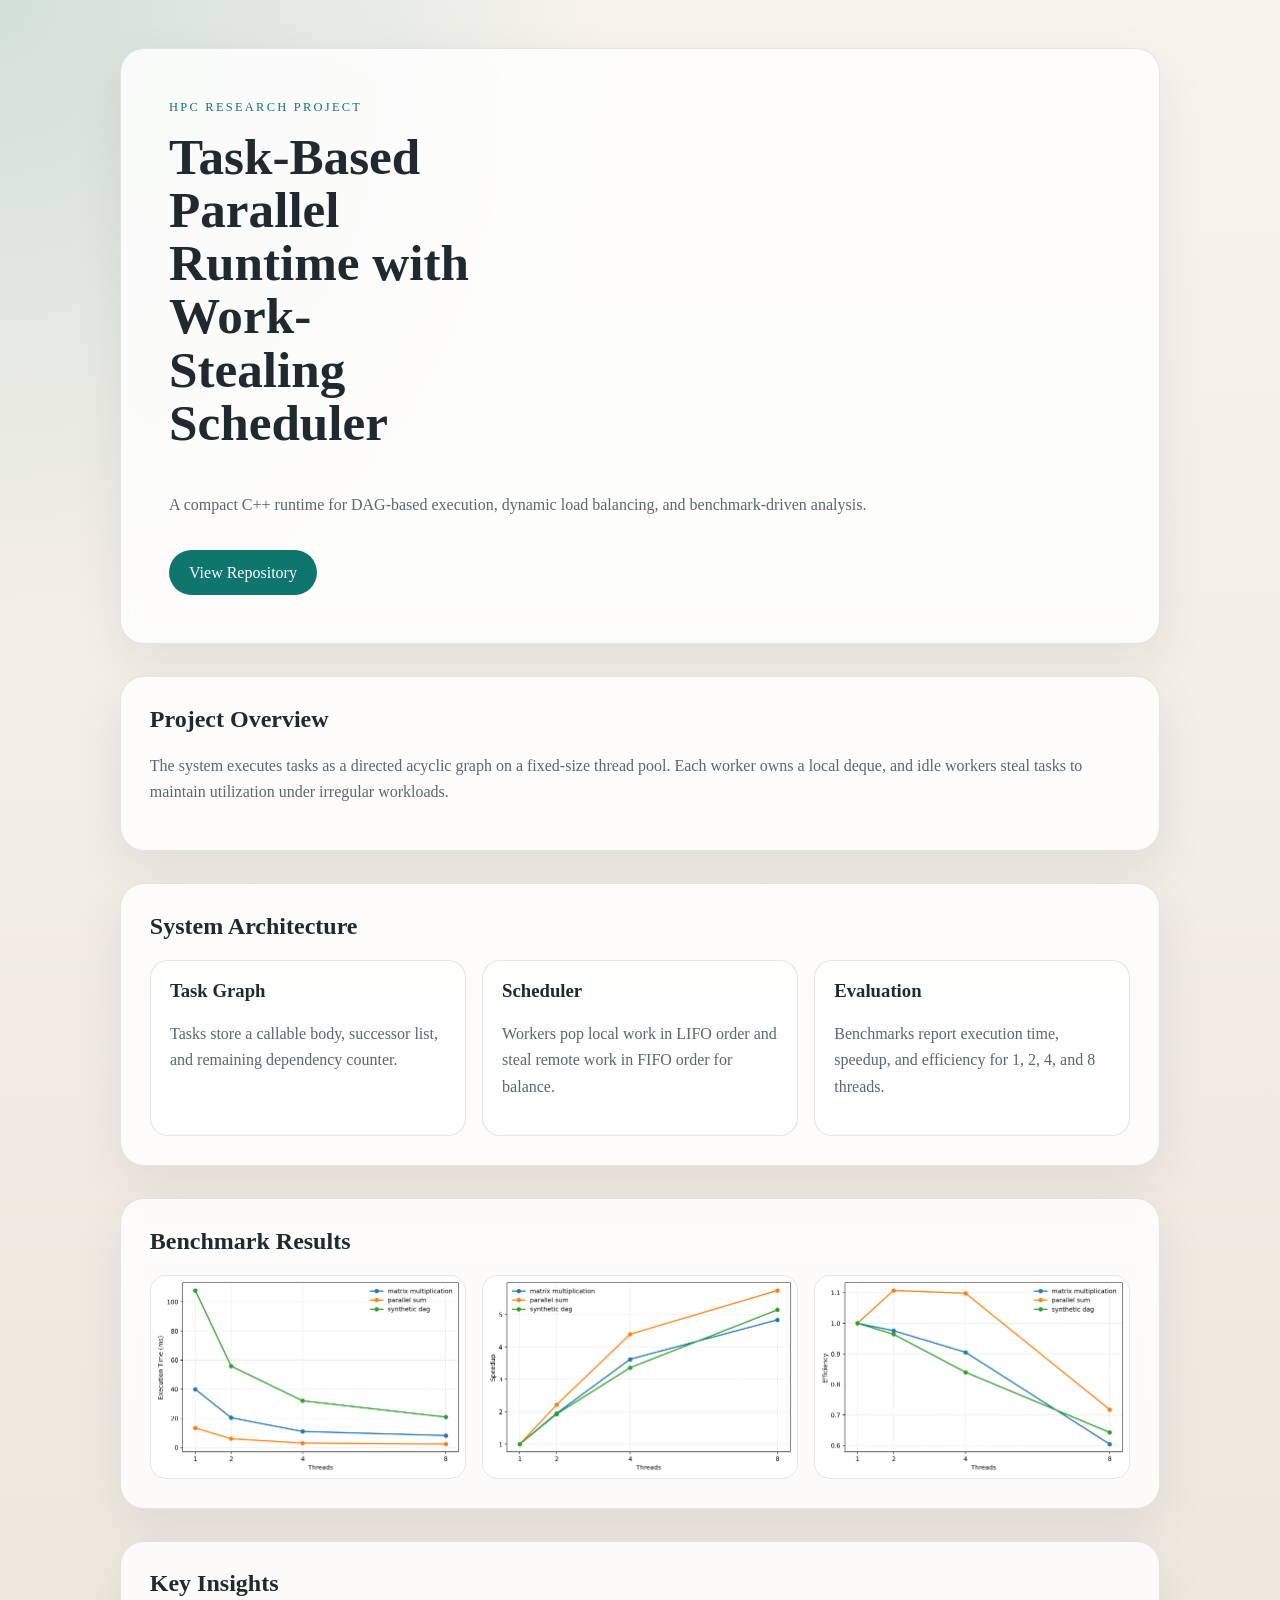
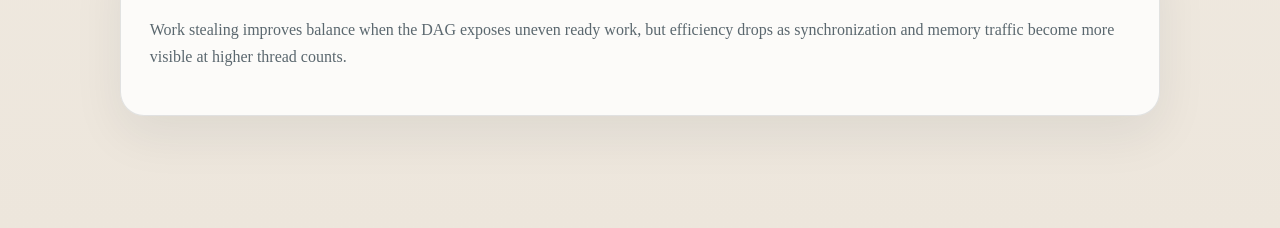
==== docs/index.html @ 312ccb85 "Add docs target for GitHub Pages" ====
<!DOCTYPE html>
<html lang="en">
<head>
    <meta charset="UTF-8">
    <meta name="viewport" content="width=device-width, initial-scale=1.0">
    <title>Task-Based Parallel Runtime</title>
    <link rel="stylesheet" href="style.css">
</head>
<body>
    <main class="page">
        <section class="hero">
            <p class="eyebrow">HPC Research Project</p>
            <h1>Task-Based Parallel Runtime with Work-Stealing Scheduler</h1>
            <p class="lede">
                A compact C++ runtime for DAG-based execution, dynamic load balancing, and benchmark-driven analysis.
            </p>
            <a class="button" href="https://github.com/iamnotvk/task-runtime-work-stealing">View Repository</a>
        </section>

        <section>
            <h2>Project Overview</h2>
            <p>
                The system executes tasks as a directed acyclic graph on a fixed-size thread pool. Each worker owns a local deque, and idle workers steal tasks to maintain utilization under irregular workloads.
            </p>
        </section>

        <section>
            <h2>System Architecture</h2>
            <div class="card-grid">
                <article class="card">
                    <h3>Task Graph</h3>
                    <p>Tasks store a callable body, successor list, and remaining dependency counter.</p>
                </article>
                <article class="card">
                    <h3>Scheduler</h3>
                    <p>Workers pop local work in LIFO order and steal remote work in FIFO order for balance.</p>
                </article>
                <article class="card">
                    <h3>Evaluation</h3>
                    <p>Benchmarks report execution time, speedup, and efficiency for 1, 2, 4, and 8 threads.</p>
                </article>
            </div>
        </section>

        <section>
            <h2>Benchmark Results</h2>
            <div class="figure-grid">
                <img src="assets/figures/execution_time.png" alt="Execution time graph">
                <img src="assets/figures/speedup.png" alt="Speedup graph">
                <img src="assets/figures/efficiency.png" alt="Efficiency graph">
            </div>
        </section>

        <section>
            <h2>Key Insights</h2>
            <p>
                Work stealing improves balance when the DAG exposes uneven ready work, but efficiency drops as synchronization and memory traffic become more visible at higher thread counts.
            </p>
        </section>
    </main>
</body>
</html>
---- docs/style.css ----
:root {
    --bg: #f3efe7;
    --surface: rgba(255, 255, 255, 0.82);
    --text: #1f2a30;
    --muted: #5a676e;
    --accent: #0f766e;
    --border: rgba(31, 42, 48, 0.12);
    --shadow: 0 18px 50px rgba(31, 42, 48, 0.08);
}

* {
    box-sizing: border-box;
}

body {
    margin: 0;
    font-family: "Georgia", "Times New Roman", serif;
    color: var(--text);
    background:
        radial-gradient(circle at top left, rgba(15, 118, 110, 0.16), transparent 28%),
        linear-gradient(180deg, #f7f4ed 0%, #ede6dc 100%);
}

.page {
    width: min(1040px, calc(100% - 2rem));
    margin: 0 auto;
    padding: 3rem 0 5rem;
}

section {
    margin-bottom: 2rem;
    padding: 1.8rem;
    border: 1px solid var(--border);
    border-radius: 24px;
    background: var(--surface);
    backdrop-filter: blur(8px);
    box-shadow: var(--shadow);
}

.hero {
    padding: 3rem;
}

.eyebrow {
    margin: 0 0 0.75rem;
    text-transform: uppercase;
    letter-spacing: 0.18em;
    font-size: 0.78rem;
    color: var(--accent);
}

h1,
h2,
h3 {
    margin-top: 0;
    font-weight: 600;
}

h1 {
    font-size: clamp(2.2rem, 4vw, 4.2rem);
    line-height: 1.04;
    max-width: 12ch;
}

.lede,
p {
    line-height: 1.65;
    color: var(--muted);
}

.button {
    display: inline-block;
    margin-top: 1rem;
    padding: 0.85rem 1.25rem;
    border-radius: 999px;
    background: var(--accent);
    color: #ffffff;
    text-decoration: none;
}

.card-grid,
.figure-grid {
    display: grid;
    gap: 1rem;
}

.card-grid {
    grid-template-columns: repeat(auto-fit, minmax(220px, 1fr));
}

.card {
    padding: 1.2rem;
    border-radius: 18px;
    background: rgba(255, 255, 255, 0.74);
    border: 1px solid var(--border);
}

.figure-grid {
    grid-template-columns: repeat(auto-fit, minmax(260px, 1fr));
}

.figure-grid img {
    width: 100%;
    height: 100%;
    object-fit: cover;
    border-radius: 16px;
    border: 1px solid var(--border);
    background: #ffffff;
}

@media (max-width: 640px) {
    .hero {
        padding: 2rem;
    }

    section {
        padding: 1.25rem;
    }
}
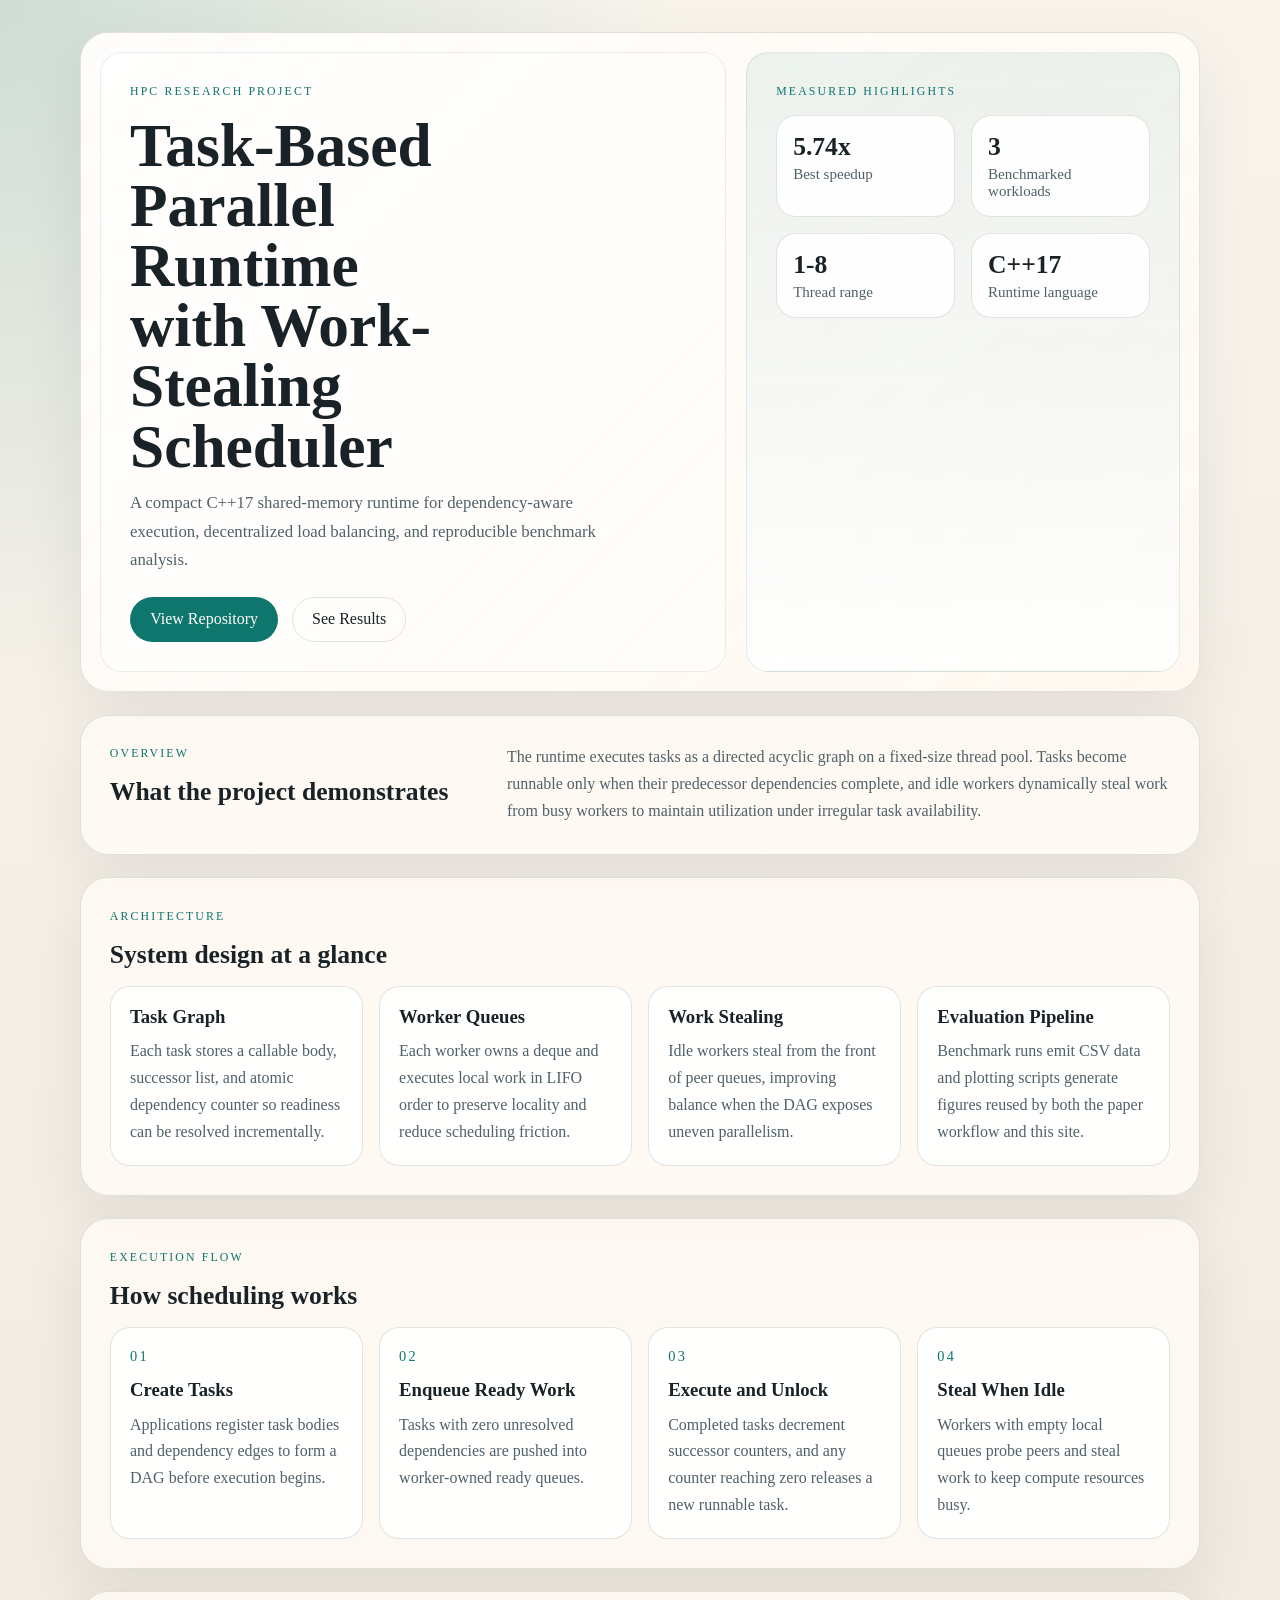
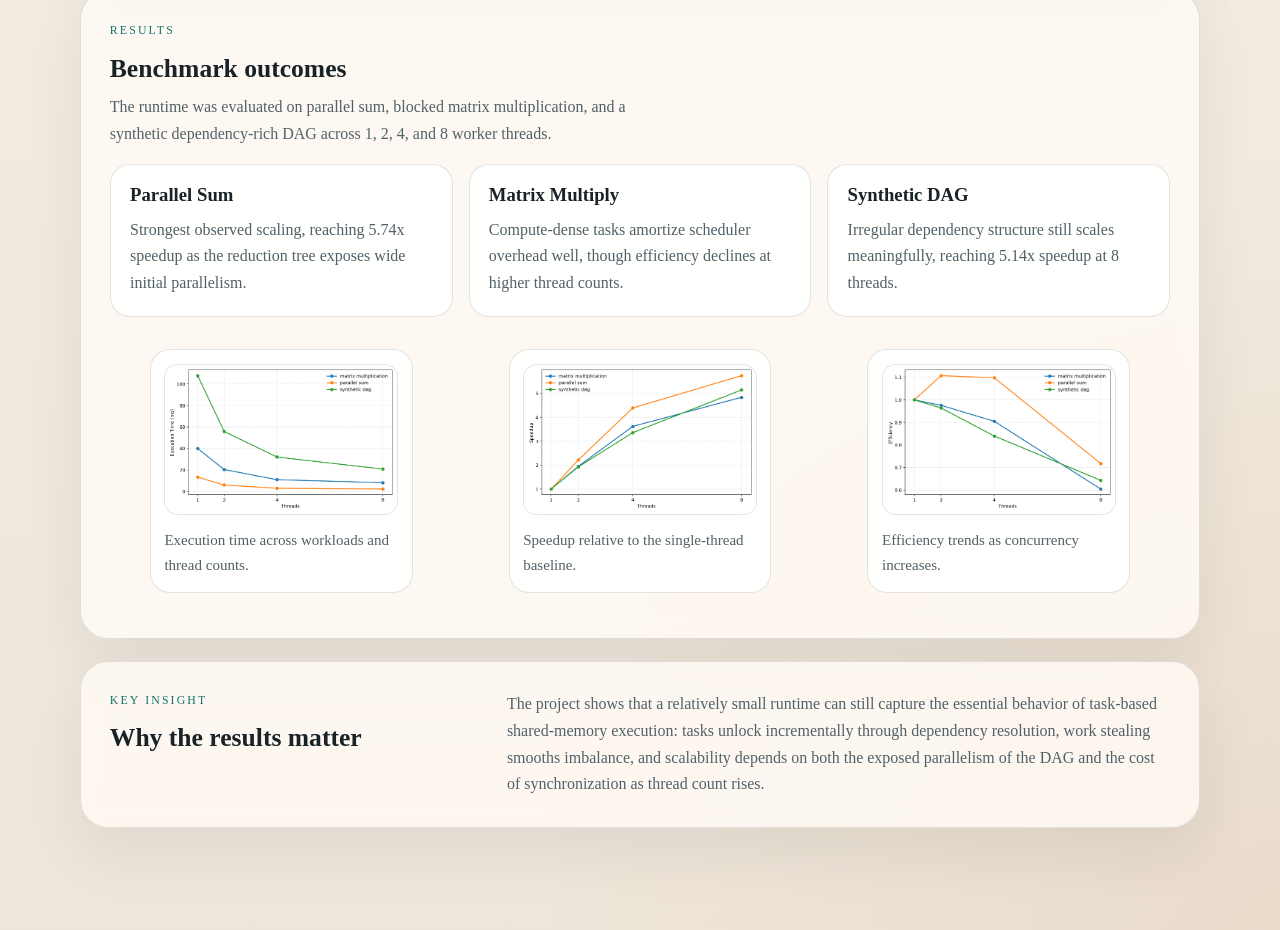
==== commit 67877a43: "Polish project showcase website" ====
--- a/docs/index.html
+++ b/docs/index.html
@@ -9,52 +9,143 @@
 <body>
     <main class="page">
         <section class="hero">
-            <p class="eyebrow">HPC Research Project</p>
-            <h1>Task-Based Parallel Runtime with Work-Stealing Scheduler</h1>
-            <p class="lede">
-                A compact C++ runtime for DAG-based execution, dynamic load balancing, and benchmark-driven analysis.
-            </p>
-            <a class="button" href="https://github.com/iamnotvk/task-runtime-work-stealing">View Repository</a>
+            <div class="hero-copy">
+                <p class="eyebrow">HPC Research Project</p>
+                <h1>Task-Based Parallel Runtime with Work-Stealing Scheduler</h1>
+                <p class="lede">
+                    A compact C++17 shared-memory runtime for dependency-aware execution, decentralized load balancing, and reproducible benchmark analysis.
+                </p>
+                <div class="hero-actions">
+                    <a class="button" href="https://github.com/iamnotvk/task-runtime-work-stealing">View Repository</a>
+                    <a class="button button-secondary" href="#results">See Results</a>
+                </div>
+            </div>
+            <div class="hero-panel">
+                <p class="panel-label">Measured Highlights</p>
+                <div class="stats-grid">
+                    <article class="stat">
+                        <span class="stat-value">5.74x</span>
+                        <span class="stat-label">Best speedup</span>
+                    </article>
+                    <article class="stat">
+                        <span class="stat-value">3</span>
+                        <span class="stat-label">Benchmarked workloads</span>
+                    </article>
+                    <article class="stat">
+                        <span class="stat-value">1-8</span>
+                        <span class="stat-label">Thread range</span>
+                    </article>
+                    <article class="stat">
+                        <span class="stat-value">C++17</span>
+                        <span class="stat-label">Runtime language</span>
+                    </article>
+                </div>
+            </div>
         </section>
 
-        <section>
-            <h2>Project Overview</h2>
+        <section class="split-section">
+            <div>
+                <p class="section-tag">Overview</p>
+                <h2>What the project demonstrates</h2>
+            </div>
             <p>
-                The system executes tasks as a directed acyclic graph on a fixed-size thread pool. Each worker owns a local deque, and idle workers steal tasks to maintain utilization under irregular workloads.
+                The runtime executes tasks as a directed acyclic graph on a fixed-size thread pool. Tasks become runnable only when their predecessor dependencies complete, and idle workers dynamically steal work from busy workers to maintain utilization under irregular task availability.
             </p>
         </section>
 
         <section>
-            <h2>System Architecture</h2>
+            <p class="section-tag">Architecture</p>
+            <h2>System design at a glance</h2>
             <div class="card-grid">
                 <article class="card">
                     <h3>Task Graph</h3>
-                    <p>Tasks store a callable body, successor list, and remaining dependency counter.</p>
+                    <p>Each task stores a callable body, successor list, and atomic dependency counter so readiness can be resolved incrementally.</p>
                 </article>
                 <article class="card">
-                    <h3>Scheduler</h3>
-                    <p>Workers pop local work in LIFO order and steal remote work in FIFO order for balance.</p>
+                    <h3>Worker Queues</h3>
+                    <p>Each worker owns a deque and executes local work in LIFO order to preserve locality and reduce scheduling friction.</p>
                 </article>
                 <article class="card">
-                    <h3>Evaluation</h3>
-                    <p>Benchmarks report execution time, speedup, and efficiency for 1, 2, 4, and 8 threads.</p>
+                    <h3>Work Stealing</h3>
+                    <p>Idle workers steal from the front of peer queues, improving balance when the DAG exposes uneven parallelism.</p>
+                </article>
+                <article class="card">
+                    <h3>Evaluation Pipeline</h3>
+                    <p>Benchmark runs emit CSV data and plotting scripts generate figures reused by both the paper workflow and this site.</p>
                 </article>
             </div>
         </section>
 
         <section>
-            <h2>Benchmark Results</h2>
-            <div class="figure-grid">
-                <img src="assets/figures/execution_time.png" alt="Execution time graph">
-                <img src="assets/figures/speedup.png" alt="Speedup graph">
-                <img src="assets/figures/efficiency.png" alt="Efficiency graph">
+            <p class="section-tag">Execution Flow</p>
+            <h2>How scheduling works</h2>
+            <div class="flow-grid">
+                <article class="flow-step">
+                    <span class="flow-index">01</span>
+                    <h3>Create Tasks</h3>
+                    <p>Applications register task bodies and dependency edges to form a DAG before execution begins.</p>
+                </article>
+                <article class="flow-step">
+                    <span class="flow-index">02</span>
+                    <h3>Enqueue Ready Work</h3>
+                    <p>Tasks with zero unresolved dependencies are pushed into worker-owned ready queues.</p>
+                </article>
+                <article class="flow-step">
+                    <span class="flow-index">03</span>
+                    <h3>Execute and Unlock</h3>
+                    <p>Completed tasks decrement successor counters, and any counter reaching zero releases a new runnable task.</p>
+                </article>
+                <article class="flow-step">
+                    <span class="flow-index">04</span>
+                    <h3>Steal When Idle</h3>
+                    <p>Workers with empty local queues probe peers and steal work to keep compute resources busy.</p>
+                </article>
             </div>
         </section>
 
-        <section>
-            <h2>Key Insights</h2>
+        <section id="results">
+            <p class="section-tag">Results</p>
+            <h2>Benchmark outcomes</h2>
+            <p class="section-copy">
+                The runtime was evaluated on parallel sum, blocked matrix multiplication, and a synthetic dependency-rich DAG across 1, 2, 4, and 8 worker threads.
+            </p>
+            <div class="results-notes">
+                <article class="note-card">
+                    <h3>Parallel Sum</h3>
+                    <p>Strongest observed scaling, reaching 5.74x speedup as the reduction tree exposes wide initial parallelism.</p>
+                </article>
+                <article class="note-card">
+                    <h3>Matrix Multiply</h3>
+                    <p>Compute-dense tasks amortize scheduler overhead well, though efficiency declines at higher thread counts.</p>
+                </article>
+                <article class="note-card">
+                    <h3>Synthetic DAG</h3>
+                    <p>Irregular dependency structure still scales meaningfully, reaching 5.14x speedup at 8 threads.</p>
+                </article>
+            </div>
+            <div class="figure-grid">
+                <figure class="figure-card">
+                    <img src="assets/figures/execution_time.png" alt="Execution time graph">
+                    <figcaption>Execution time across workloads and thread counts.</figcaption>
+                </figure>
+                <figure class="figure-card">
+                    <img src="assets/figures/speedup.png" alt="Speedup graph">
+                    <figcaption>Speedup relative to the single-thread baseline.</figcaption>
+                </figure>
+                <figure class="figure-card">
+                    <img src="assets/figures/efficiency.png" alt="Efficiency graph">
+                    <figcaption>Efficiency trends as concurrency increases.</figcaption>
+                </figure>
+            </div>
+        </section>
+
+        <section class="insight-band">
+            <div>
+                <p class="section-tag">Key Insight</p>
+                <h2>Why the results matter</h2>
+            </div>
             <p>
-                Work stealing improves balance when the DAG exposes uneven ready work, but efficiency drops as synchronization and memory traffic become more visible at higher thread counts.
+                The project shows that a relatively small runtime can still capture the essential behavior of task-based shared-memory execution: tasks unlock incrementally through dependency resolution, work stealing smooths imbalance, and scalability depends on both the exposed parallelism of the DAG and the cost of synchronization as thread count rises.
             </p>
         </section>
     </main>
--- a/docs/style.css
+++ b/docs/style.css
@@ -1,15 +1,21 @@
 :root {
-    --bg: #f3efe7;
-    --surface: rgba(255, 255, 255, 0.82);
-    --text: #1f2a30;
-    --muted: #5a676e;
+    --bg: #f1ebdf;
+    --surface: rgba(255, 251, 245, 0.84);
+    --surface-strong: rgba(255, 255, 255, 0.92);
+    --text: #182227;
+    --muted: #516169;
     --accent: #0f766e;
-    --border: rgba(31, 42, 48, 0.12);
-    --shadow: 0 18px 50px rgba(31, 42, 48, 0.08);
+    --accent-soft: rgba(15, 118, 110, 0.12);
+    --line: rgba(24, 34, 39, 0.12);
+    --shadow: 0 24px 60px rgba(31, 42, 48, 0.08);
 }
 
 * {
     box-sizing: border-box;
+}
+
+html {
+    scroll-behavior: smooth;
 }
 
 body {
@@ -17,35 +23,61 @@
     font-family: "Georgia", "Times New Roman", serif;
     color: var(--text);
     background:
-        radial-gradient(circle at top left, rgba(15, 118, 110, 0.16), transparent 28%),
-        linear-gradient(180deg, #f7f4ed 0%, #ede6dc 100%);
+        radial-gradient(circle at top left, rgba(15, 118, 110, 0.18), transparent 24%),
+        radial-gradient(circle at bottom right, rgba(196, 138, 90, 0.12), transparent 26%),
+        linear-gradient(180deg, #f8f4ec 0%, #eee6da 100%);
 }
 
 .page {
-    width: min(1040px, calc(100% - 2rem));
+    width: min(1120px, calc(100% - 2rem));
     margin: 0 auto;
-    padding: 3rem 0 5rem;
+    padding: 2rem 0 5rem;
 }
 
 section {
-    margin-bottom: 2rem;
+    margin-bottom: 1.4rem;
     padding: 1.8rem;
-    border: 1px solid var(--border);
-    border-radius: 24px;
+    border: 1px solid var(--line);
+    border-radius: 28px;
     background: var(--surface);
-    backdrop-filter: blur(8px);
+    backdrop-filter: blur(10px);
     box-shadow: var(--shadow);
 }
 
 .hero {
-    padding: 3rem;
-}
-
-.eyebrow {
-    margin: 0 0 0.75rem;
+    display: grid;
+    grid-template-columns: minmax(0, 1.3fr) minmax(280px, 0.9fr);
+    gap: 1.25rem;
+    align-items: stretch;
+    padding: 1.2rem;
+    background:
+        linear-gradient(135deg, rgba(255, 255, 255, 0.76), rgba(255, 248, 239, 0.88)),
+        var(--surface);
+}
+
+.hero-copy,
+.hero-panel {
+    padding: 1.8rem;
+    border-radius: 22px;
+}
+
+.hero-copy {
+    background: rgba(255, 255, 255, 0.52);
+    border: 1px solid rgba(24, 34, 39, 0.08);
+}
+
+.hero-panel {
+    background: linear-gradient(180deg, rgba(15, 118, 110, 0.08), rgba(255, 255, 255, 0.86));
+    border: 1px solid rgba(15, 118, 110, 0.12);
+}
+
+.eyebrow,
+.section-tag,
+.panel-label {
+    margin: 0 0 0.8rem;
     text-transform: uppercase;
     letter-spacing: 0.18em;
-    font-size: 0.78rem;
+    font-size: 0.74rem;
     color: var(--accent);
 }
 
@@ -53,67 +85,205 @@
 h2,
 h3 {
     margin-top: 0;
+    margin-bottom: 0.65rem;
     font-weight: 600;
+    color: var(--text);
 }
 
 h1 {
-    font-size: clamp(2.2rem, 4vw, 4.2rem);
-    line-height: 1.04;
-    max-width: 12ch;
-}
-
-.lede,
-p {
-    line-height: 1.65;
+    font-size: clamp(2.4rem, 4.8vw, 4.6rem);
+    line-height: 0.98;
+    max-width: 10ch;
+}
+
+h2 {
+    font-size: clamp(1.5rem, 2vw, 2.1rem);
+}
+
+p,
+figcaption {
+    margin: 0;
+    line-height: 1.68;
     color: var(--muted);
 }
 
+.lede {
+    max-width: 56ch;
+    font-size: 1.05rem;
+    margin-top: 0.85rem;
+}
+
+.hero-actions {
+    display: flex;
+    flex-wrap: wrap;
+    gap: 0.85rem;
+    margin-top: 1.4rem;
+}
+
 .button {
-    display: inline-block;
-    margin-top: 1rem;
-    padding: 0.85rem 1.25rem;
+    display: inline-flex;
+    align-items: center;
+    justify-content: center;
+    min-height: 44px;
+    padding: 0.8rem 1.2rem;
     border-radius: 999px;
     background: var(--accent);
     color: #ffffff;
     text-decoration: none;
-}
-
+    border: 1px solid transparent;
+    transition: transform 160ms ease, box-shadow 160ms ease, background 160ms ease;
+}
+
+.button:hover {
+    transform: translateY(-1px);
+    box-shadow: 0 10px 24px rgba(15, 118, 110, 0.2);
+}
+
+.button-secondary {
+    background: transparent;
+    color: var(--text);
+    border-color: var(--line);
+}
+
+.stats-grid,
 .card-grid,
+.flow-grid,
+.results-notes,
 .figure-grid {
     display: grid;
     gap: 1rem;
 }
 
+.stats-grid {
+    grid-template-columns: repeat(2, minmax(0, 1fr));
+}
+
+.stat,
+.card,
+.flow-step,
+.note-card,
+.figure-card {
+    border-radius: 20px;
+    border: 1px solid var(--line);
+    background: var(--surface-strong);
+}
+
+.stat {
+    padding: 1rem;
+    display: flex;
+    flex-direction: column;
+    gap: 0.25rem;
+}
+
+.stat-value {
+    font-size: 1.6rem;
+    font-weight: 600;
+    color: var(--text);
+}
+
+.stat-label {
+    font-size: 0.94rem;
+    color: var(--muted);
+}
+
+.split-section,
+.insight-band {
+    display: grid;
+    grid-template-columns: minmax(220px, 0.72fr) minmax(0, 1.28fr);
+    gap: 1.5rem;
+    align-items: start;
+}
+
 .card-grid {
     grid-template-columns: repeat(auto-fit, minmax(220px, 1fr));
-}
-
-.card {
+    margin-top: 1rem;
+}
+
+.card,
+.note-card {
     padding: 1.2rem;
-    border-radius: 18px;
-    background: rgba(255, 255, 255, 0.74);
-    border: 1px solid var(--border);
+}
+
+.flow-grid {
+    grid-template-columns: repeat(auto-fit, minmax(220px, 1fr));
+    margin-top: 1rem;
+}
+
+.flow-step {
+    padding: 1.2rem;
+    position: relative;
+    overflow: hidden;
+}
+
+.flow-index {
+    display: inline-block;
+    margin-bottom: 0.9rem;
+    font-size: 0.9rem;
+    letter-spacing: 0.16em;
+    color: var(--accent);
+}
+
+.section-copy {
+    margin-top: 0.4rem;
+    max-width: 68ch;
+}
+
+.results-notes {
+    grid-template-columns: repeat(auto-fit, minmax(220px, 1fr));
+    margin-top: 1rem;
+    margin-bottom: 1rem;
 }
 
 .figure-grid {
-    grid-template-columns: repeat(auto-fit, minmax(260px, 1fr));
-}
-
-.figure-grid img {
+    grid-template-columns: repeat(auto-fit, minmax(250px, 1fr));
+}
+
+.figure-card {
+    padding: 0.85rem;
+}
+
+.figure-card img {
     width: 100%;
-    height: 100%;
-    object-fit: cover;
-    border-radius: 16px;
-    border: 1px solid var(--border);
+    display: block;
+    border-radius: 14px;
+    border: 1px solid var(--line);
     background: #ffffff;
 }
 
+.figure-card figcaption {
+    margin-top: 0.8rem;
+    font-size: 0.94rem;
+}
+
+@media (max-width: 840px) {
+    .hero,
+    .split-section,
+    .insight-band {
+        grid-template-columns: 1fr;
+    }
+
+    .hero-copy,
+    .hero-panel {
+        padding: 1.4rem;
+    }
+}
+
 @media (max-width: 640px) {
+    .page {
+        width: min(100%, calc(100% - 1rem));
+        padding-top: 1rem;
+    }
+
+    section {
+        padding: 1.2rem;
+        border-radius: 22px;
+    }
+
     .hero {
-        padding: 2rem;
-    }
-
-    section {
-        padding: 1.25rem;
-    }
-}
+        padding: 0.7rem;
+    }
+
+    .stats-grid {
+        grid-template-columns: 1fr 1fr;
+    }
+}
